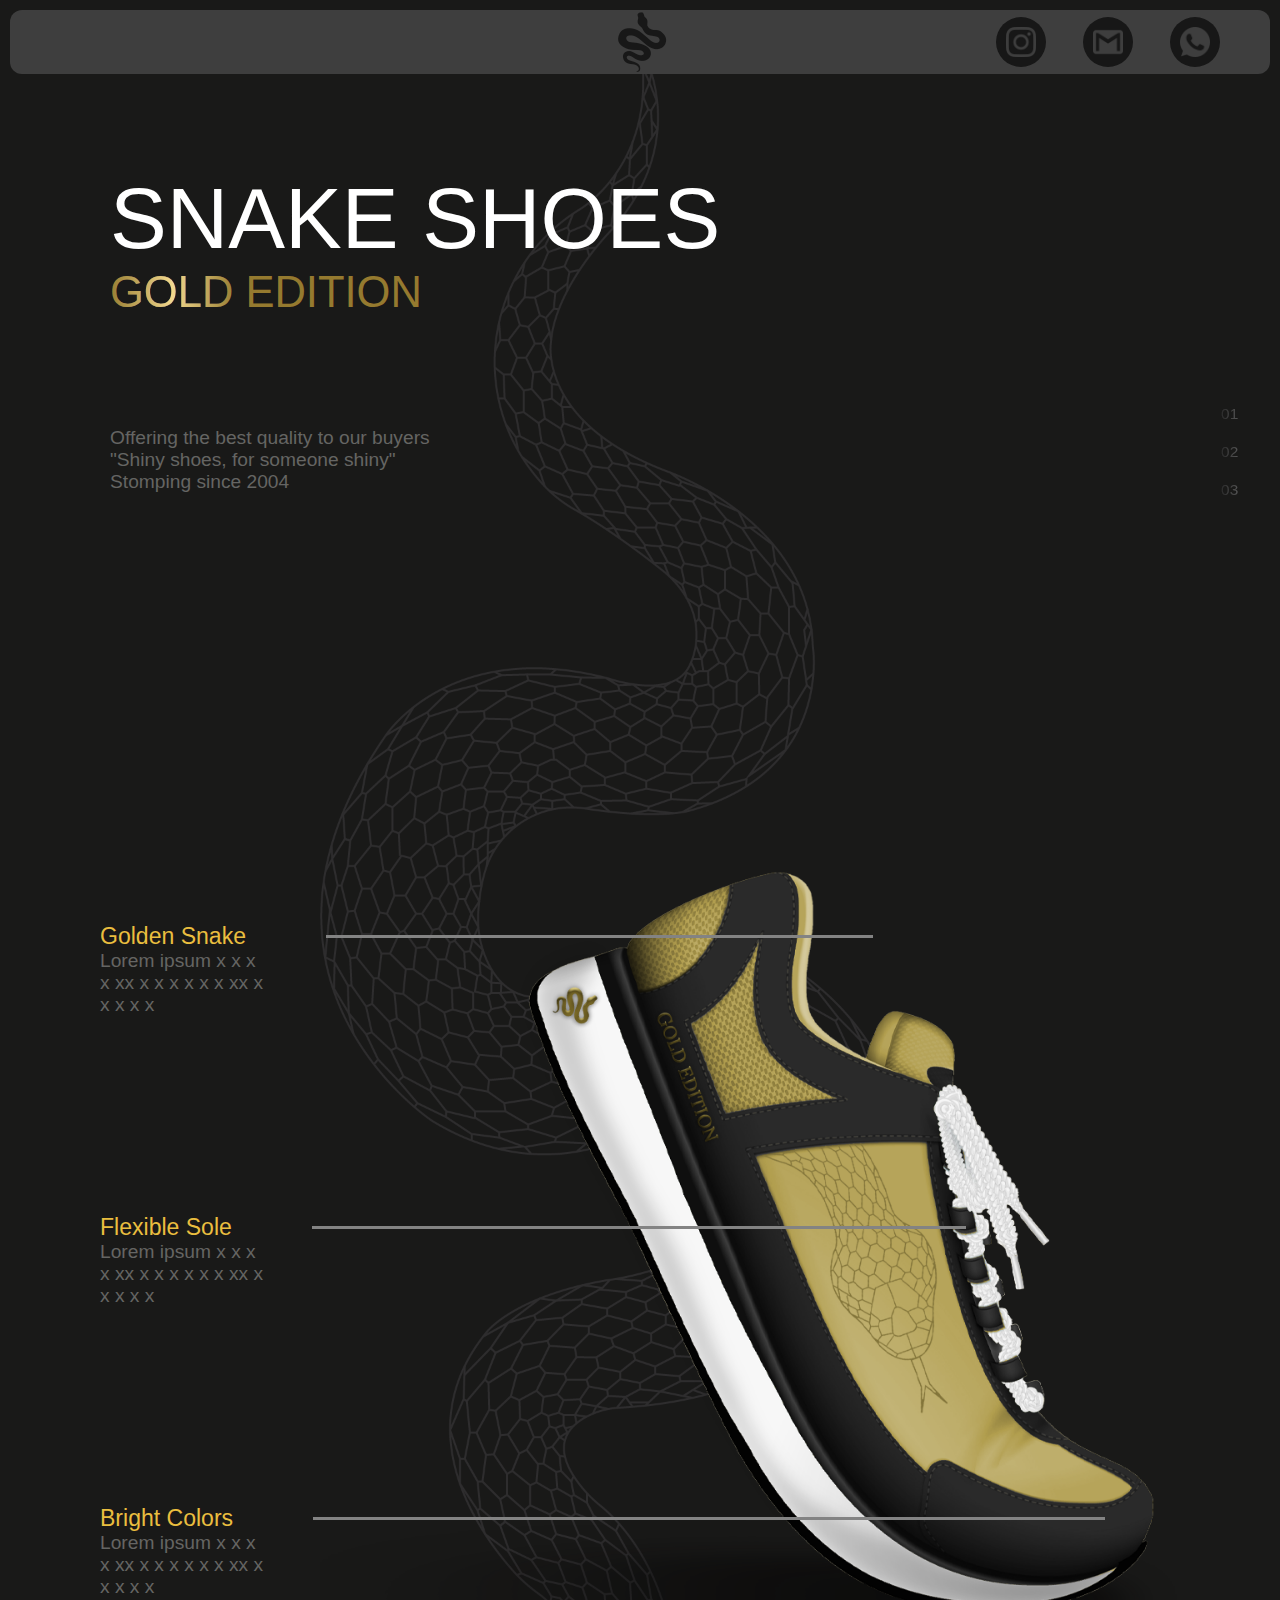
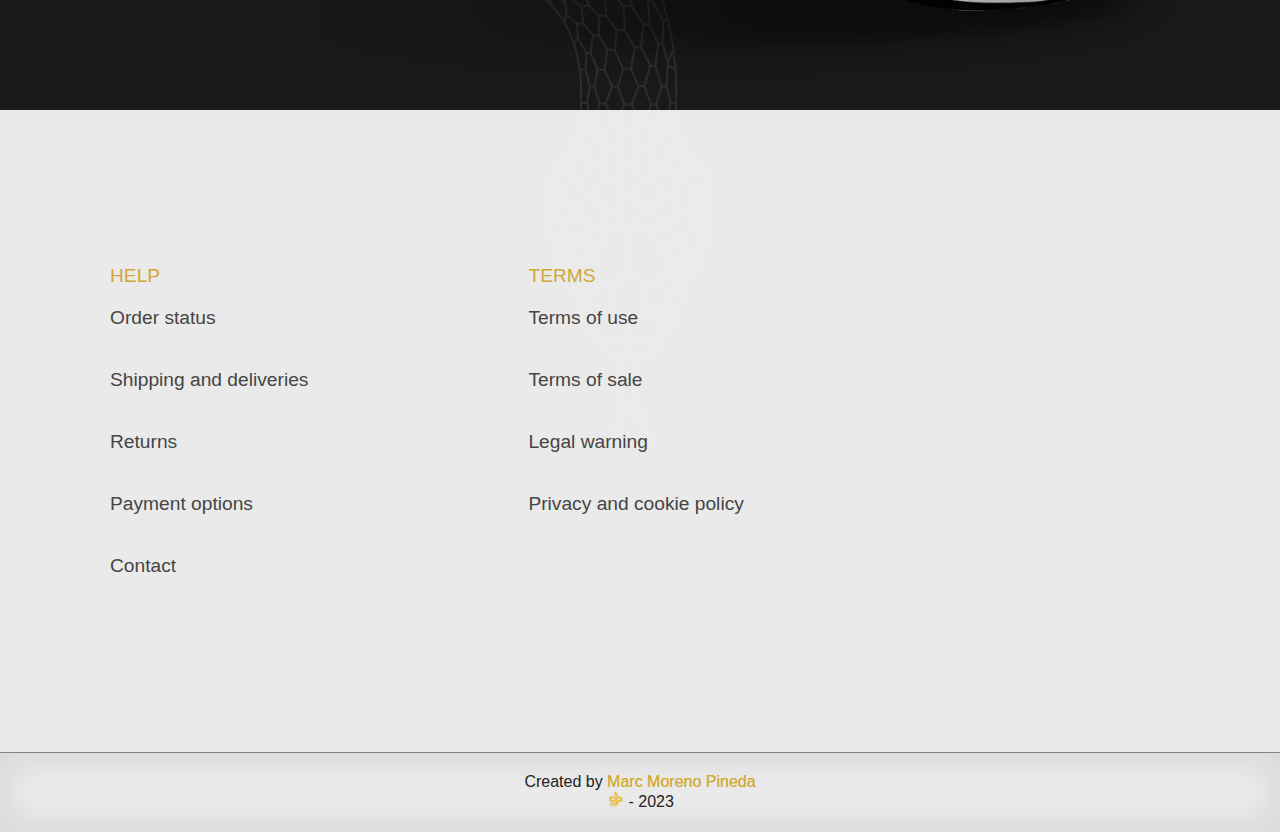
==== index.html @ 8fe86e18 "Update and rename inicio_snake.html to index.html" ====
<!DOCTYPE html>
<html lang="en">
<head>
	<meta charset="UTF-8">
	<meta name="viewport" content="width=device-width, initial-scale=1.0">

	<meta name="author" content="Marc Moreno Pineda">

	<meta name="copyright" content="propiedades del copyright Marc Moreno Pineda">

	<meta name="revised" content="Julio 2023">
	
	<link rel="stylesheet" href="CSS/snake.css">

	<link rel="icon" type="image/png" href="IMG/favicon_3.png">

	<title>Snake Shoes</title>
</head>

<body>

	<div id="uno_pa"></div>

	<header>
		<div id="todo_header">
			<div id="logito">
				<img id="favicon_logo" src="IMG/favicon.png" alt="favicon">
			</div>

			<ul class="redes_header">
				<li class="circulito">
					<a class="link_redes_header" href="#">
						<img class="img_redes" src="IMG/insta.png" alt="redes">
					</a>
				</li>
				<li class="circulito">
					<a class="link_redes_header" href="#">
						<img class="img_redes" src="IMG/gmail.png" alt="redes">
					</a>
				</li>
				<li class="circulito">
					<a class="link_redes_header" href="#">
						<img class="img_redes" src="IMG/whatts.png" alt="redes">
					</a>
				</li>
			</ul>
		</div>
	</header>
<!-- ---------------------------------------------------- -->
<!-- linea 55 -> al poner id con nombre #dos_pa y presionar F5 en el navegador, se redirige sin sentido ahí, en vez de al inicio de la web !-->
<!-- ---------------------------------------------------- -->
	<div class="ContButtons">
		<a href="#uno_pa" class="button_uno">
			<p class="fonts">01</p>
		</a>
		<a href="#dos_pa" class="button_dos">
			<p class="fonts">02</p>
		</a>
		<a href="#tres_pa" class="button_tres">
			<p class="fonts">03</p>
		</a>
	</div>
<!-- ---------------------------------------------------- -->
	<main>
		<section id="ContText">
			<article class="text_uno">
				<p>SNAKE SHOES</p>
			</article>
			<article class="text_dos">
				<p class="gold_effect">GOLD EDITION</p>
			</article>
			<article class="text_tres">
				<p>Offering the best quality to our buyers</p>
				<p>"Shiny shoes, for someone shiny"</p>
				<p>Stomping since 2004</p>
			</article>
		</section>

		<div id="dos_pa"></div>

		<section id="ContInfoTodo">
			<div id="FlexShoes">
				<div class="ContInfo">
					<div class="ContLinea">
						<p class="golden_text">Golden Snake</p>
						<span class="linea_info_uno"></span>
					</div>
					<p class="opac_text">Lorem ipsum x x x
						<br>x xx x x x x x x xx x
						<br>x  x x x
					</p>
				</div>

				<div class="ContInfo">
					<div class="ContLinea">
						<p class="golden_text">Flexible Sole</p>
						<span class="linea_info_dos"></span>
					</div>
					<p class="opac_text">Lorem ipsum x x x
						<br>x xx x x x x x x xx x
						<br>x  x x x
					</p>
				</div>

				<div class="ContInfo">
					<div class="ContLinea">
						<p class="golden_text">Bright Colors</p>
						<span class="linea_info_tres"></span>
					</div>
					<p class="opac_text">Lorem ipsum x x x
						<br>x xx x x x x x x xx x
						<br>x  x x x
					</p>
				</div>
			</div>

<!-- 			<div id="ImgShoes">
				<img src="IMG/snake_shoes_png.png" alt="Snake Shoes">
			</div> -->
		</section>
	</main>

	<div id="tres_pa"></div>

	<footer>
		<section id="help_footer">
			<p class="golden_text_footer">HELP</p>
			<p class="opac_text_footer">Order status</p>
			<p class="opac_text_footer">Shipping and deliveries</p>
			<p class="opac_text_footer">Returns</p>
			<p class="opac_text_footer">Payment options</p>
			<p class="opac_text_footer">Contact</p>
		</section>

		<section id="terms_footer">
			<p class="golden_text_footer">TERMS</p>
			<p class="opac_text_footer">Terms of use</p>
			<p class="opac_text_footer">Terms of sale</p>
			<p class="opac_text_footer">Legal warning</p>
			<p class="opac_text_footer">Privacy and cookie policy</p>
		</section>
	</footer>

	<div id="creado_por">

		<div class="marcmp_flex">
			<div class="info_">Created by&nbsp;</div>
			<div class="neon_">Marc Moreno Pineda</div>
		</div>

		<div class="marcmp_flex">
			<div>
				<img class="logo_neon" src="IMG/favicon_color.png" alt="">
			</div>
			<div class="info_">&nbsp;- 2023</div>
		</div>

	</div>
</body>
</html>
---- CSS/snake.css ----
@font-face{
	font-family: Lora;
	src: url(../fonts/Lora-Regular.ttf);
}

*{
    margin: 0;
    padding: 0;
    box-sizing: border-box;

    text-decoration: none;
    list-style: none;
    font-family: Lora, Montserrat, sans-serif;

    scroll-behavior: smooth;
}
*::selection{
    color: #191918;
    background: #eab637;
}

body::-webkit-scrollbar {
    background: #191918 !important;
    width: 50px;
}

body::-webkit-scrollbar-thumb {
    background-color: #3E3E3E !important;
    border-radius: 20px;
    border: 2.5px solid #191918;
}
body::-webkit-scrollbar-thumb:hover {
    background: #4D4D4D !important;
}
body::-webkit-scrollbar:vertical {
    width: 10px;
}

body{
	overflow-x: hidden;
	width: 100%;
	height: 100vh;
	background-color: #191918;
	background-image: url(../IMG/fondito.png);
    background-size: cover;
    background-repeat: no-repeat;
}

/*/////////////////////////////////////*/
/*               Header                */
/*/////////////////////////////////////*/
header{
    width: 100%;
    position: fixed;
    top: 0;
    z-index: 1;

    display: flex;
    justify-content: center;
    align-items: center;
}
#todo_header{
    width: 100%;
    display: flex;
    align-items: center;
    justify-content: center;
}
#logito{
    margin: 10px;
    width: 99%;
    background: #3E3E3E;
    border-radius: 12px;
    display: flex;
    justify-content: center;
    align-items: center;
}
#favicon_logo{
	width: 5vw;
}
/*················Redes················*/

.redes_header{
    display: flex;
    position: absolute;
    justify-content: flex-end;
    width: 100%;
    align-items: center;
    padding: 0px 41px 0px 0px;
}
.circulito{
    width: 50px;
    height: 50px;
    margin: 1.5%;
    background: #171717;
    border-radius: 50%;
    display: flex;
    justify-content: center;
}
.link_redes_header{
    display: flex;
    align-items: center;

    transition: 250ms;
}
.link_redes_header:hover{
	opacity: 0.7;
}
.img_redes{
    width: 30px;
    height: 30px;
}
/*/////////////////////////////////////*/
/*                Menu                 */
/*/////////////////////////////////////*/
.ContButtons{
    width: 0%;
    height: 0%;

    top: 45%;
    left: 95.4%;

    z-index: 999;
    position: fixed;
}
.fonts{
    width: 30px;
	font-size: 1.2vw;
	font-family: Montserrat, sans-serif;
    margin: 0px 0px 20px 0px;

    transition: 500ms;
	background: -webkit-gradient(linear, 
								left top, 
								right top, from(#222), 
								to(#222), 
								color-stop(0.5, #fff)) 0 0 no-repeat;
    -webkit-background-size: 125px;
    color: #3e3e3e52;
    -webkit-background-clip: text;
}
.fonts:hover{
	animation: goldy_hover .4s ease-in;
}
@keyframes goldy_hover{
	0% {
	    background-position: top right;
	}
	100% {
	    background-position: top left;
	}
}
/*/////////////////////////////////////*/
/*               Texto                 */
/*/////////////////////////////////////*/
#ContText{
    width: 100%;
    height: 90vh;
    padding-left: 110px;
    padding-top: 170px;
    display: flex;
    flex-direction: column;
}
/*········································*/
.text_uno{
    color: #fff;
    font-size: 6.65vw;
    transform: translateX(0px);

    animation: translate 1.6s cubic-bezier(0.13, 0.67, 0.56, 0.93);
}
@keyframes translate {
    0%, 45%{
    	transform: translateX(-1045px);
    }
    100%{
    	transform: translateX(0px);
    }
}
/*········································*/
.text_dos{
	color: #EABE3F;
    font-size: 3.4vw;

    animation: opacity_animate 2.6s ease-in;
}
@keyframes opacity_animate {
    0%, 60%{
    	opacity: 0;
    }	
    100%{
    	opacity: 1;
    }
}
/*···············································*/
/*Efecto destello/brillo metalico/dorado - 2/8/23*/
/*···············································*/
.gold_effect{
	background: -webkit-gradient(linear, 
								left top, 
								right top, from(#222), 
								to(#222), 
								color-stop(0.5, #fff)) 0 0 no-repeat;
    -webkit-background-size: 125px;
    color: #eabe3f99;
    animation: goldy 2.5s infinite ease-in;
    -webkit-background-clip: text;
}
@keyframes goldy{
	0% {
	    background-position: top left;
	    -webkit-background-size: 0px;
	}
	20% {
	    -webkit-background-size: 90px;
	}

	100% {
	    background-position: top right;
	    -webkit-background-size: 125px;
	}
}
/*········································*/
.text_tres{
	color: #656563;
    font-size: 1.5vw;
    padding-top: 110px;
}

/*/////////////////////////////////////*/
/*                Info                 */
/*/////////////////////////////////////*/
#ContInfoTodo{
    width: 100%;
    height: 100vh;
    display: flex;
    justify-content: space-between;
    align-items: center;
    background-image: url(../IMG/snake_shoes_png.png);
	background-repeat: no-repeat;
    background-position: right;
     background-size: contain;
}
#FlexShoes{
    display: flex;
    height: 75%;
    margin-left: 100px;
    flex-direction: column;
    justify-content: space-between;
}
.ContLinea{
    display: flex;
    align-items: center;
}
.golden_text{
	color: #EABE3F;
    font-size: 1.8vw;
    margin-right: 80px;
}
.linea_info_uno{
	width: 547px;
    background: #838383;
    height: 3px;
}
.linea_info_dos{
	width: 654px;
    background: #838383;
    height: 3px;
}
.linea_info_tres{
	width: 792px;
    background: #838383;
    height: 3px;
}
.opac_text{
    color: #656563;
    font-size: 1.5vw;
}

/*/////////////////////////////////////*/
/*               Footer                */
/*/////////////////////////////////////*/
footer{
    width: 100%;
    display: flex;
    background: #ffffffe8;
}
#help_footer{
	padding: 155px 110px 155px 110px;
}
#terms_footer{
	padding: 155px 110px 155px 110px;
}
.golden_text_footer{
	color: #d0a836;
    font-size: 1.5vw;
    font-weight: 500;
}
.opac_text_footer{
    color: #454545;
    font-size: 1.5vw;
    padding: 20px 0px 20px 0px;
}

/*················Created················*/

#creado_por{
    width: 100%;
    height: 80px;
    display: grid;
    align-content: center;

    background: #ffffffe8;
    border-top: 1px solid #838383;
    box-shadow: inset 0px 0px 30px 10px #00000012;
}
.marcmp_flex{
    display: flex;
    justify-content: center;
    align-items: center;
}
.info_{
    color: #222222;
}
.neon_{
	color: #d0a836;
    text-shadow: 0px 0px 0.1px #EABE3F;
}
.logo_neon{
    width: 18px;
    filter: drop-shadow(1px 0px 1px #dadada);
}
/*/////////////////////////////////////*/
/*               MEDIA                 */
/*/////////////////////////////////////*/
@media only screen and (max-width: 1023px){
	.circulito{
		width: 42px;
    	height: 42px;
	}
	.img_redes{
		width: 25px;
    	height: 25px;
	}
/*········································*/
	.ContButtons{
		display: none;
	}
/*········································*/
	#ContText {
	    height: 50vh;
	    padding-left: 100px;
	    padding-top: 68px;
	}
	.text_tres {
	    padding-top: 60px;
	}
/*········································*/
	#ContInfoTodo {
	    width: 100%;
	    height: 63vh;
    	padding-top: 20px;
	    background-size: 534px;
	}
	.linea_info_uno {
	    width: 195px;
	}
	.linea_info_dos {
	    width: 259px;
	}
	.linea_info_tres {
	    width: 310px;
	}
/*········································*/
	footer {
	    height: 60vh;
	    justify-content: center;
	}
	#help_footer,
	#terms_footer {
	    padding: 74px 110px 0px 110px;
	}
	#creado_por {
	    height: 63px;
	}
}
@media only screen and (max-width: 768px){
	.circulito{
		width: 30px;
    	height: 30px;
	}
	.img_redes{
		width: 15px;
    	height: 15px;
	}
/*········································*/
	.ContButtons{
		display: none;
	}
/*········································*/
	#ContText {
	    height: 30vh;
	    padding-left: 100px;
	    padding-top: 68px;
	}
	.text_tres {
	    padding-top: 60px;
	}
/*········································*/
	#ContInfoTodo {
	    width: 100%;
	    height: 50vh;
    	padding-top: 20px;
	    background-size: 428px;
	}
	.linea_info_uno {
	    width: 96px;
	}
	.linea_info_dos {
	    width: 152px;
	}
	.linea_info_tres {
	    width: 218px;
	}
/*········································*/
	footer {
	    height: 45vh;
	    justify-content: center;
	}
	#help_footer,
	#terms_footer {
	    padding: 74px 110px 0px 110px;
	}
	#creado_por {
	    height: 68px;
	}
	.golden_text_footer{
		color: #d0a836;
	    font-size: 1.8vw;
	    font-weight: 500;
	}
	.opac_text_footer{
	    color: #454545;
	    font-size: 1.8vw;
	    padding: 20px 0px 20px 0px;
	}
}


@media only screen and (max-width: 640px){
	header{
	    position: sticky;
	    top: 0;
	}
/*········································*/
	.circulito{
		width: 23px;
    	height: 23px;
	}
	.img_redes{
		width: 13px;
    	height: 13px;
	}
/*········································*/
	.ContButtons{
		display: none;
	}
/*········································*/
	#ContText {
	    height: 68vh;
	    padding-left: 33px;
	    padding-top: 36px;
	}
	.text_tres {
	    padding-top: 36px;
	}
/*········································*/
	#ContInfoTodo {
		width: 95%;
	    height: 80vh;
	    background-size: 325px;
	}
	#FlexShoes {
	    height: 80%;
	    margin-left: 33px;
	}
	.linea_info_uno {
	    width: 69	px;
	    height: 0.7px;
	}
	.linea_info_dos {
	    width: 117px;
	    height: 0.7px;
	}
	.linea_info_tres {
	    width: 168px;
	    height: 0.7px;
	}
/*········································*/
	footer {
	    justify-content: space-evenly;
	}
	#help_footer,
	#terms_footer {
	    padding: 26px 0px 0px 0px;
	}
	.golden_text_footer,
	.opac_text_footer {
	    padding: 5px 0px 10px 0px;
	    font-size: 1.7vw;
	}
	#creado_por {
		font-size: 10px;
	    height: 46px;
	    box-shadow: inset 0px 0px 19px 2px #00000012;
	}
	.logo_neon {
	    width: 11px;
	}
}

@media only screen and (max-width: 360px){
	header{
	    position: sticky;
	    top: 0;
	}
/*········································*/
	.circulito{
		width: 15px;
    	height: 15px;
	}
	.img_redes{
		width: 10px;
    	height: 10px;
	}
/*········································*/
	.ContButtons{
		display: none;
	}
/*········································*/
	#ContText {
	    height: 20vh;
	    padding-left: 33px;
	    padding-top: 28px;
	}
	.text_tres {
	    padding-top: 25px;
	}
/*········································*/
	#ContInfoTodo {
	    width: 100%;
	    height: 50vh;
    	padding-top: 20px;
	    background-size: 292px;
	}
	#FlexShoes {
	    height: 55%;
	    margin-left: 33px;
	}
	.linea_info_uno {
	   display: none;
	}
	.linea_info_dos {
	    display: none;
	}
	.linea_info_tres {
	    display: none;
	}
/*········································*/
	footer {
	    height: 38vh;
	    justify-content: space-evenly;
	}
	#help_footer,
	#terms_footer {
	    padding: 26px 0px 0px 0px;
	}
	.golden_text_footer,
	.opac_text_footer {
	    padding: 5px 0px 10px 0px;
	    font-size: 2.1vw;
	}
	#creado_por {
		font-size: 10px;
	    height: 46px;
	    box-shadow: inset 0px 0px 19px 2px #00000012;
	}
	.logo_neon {
	    width: 11px;
	}
}
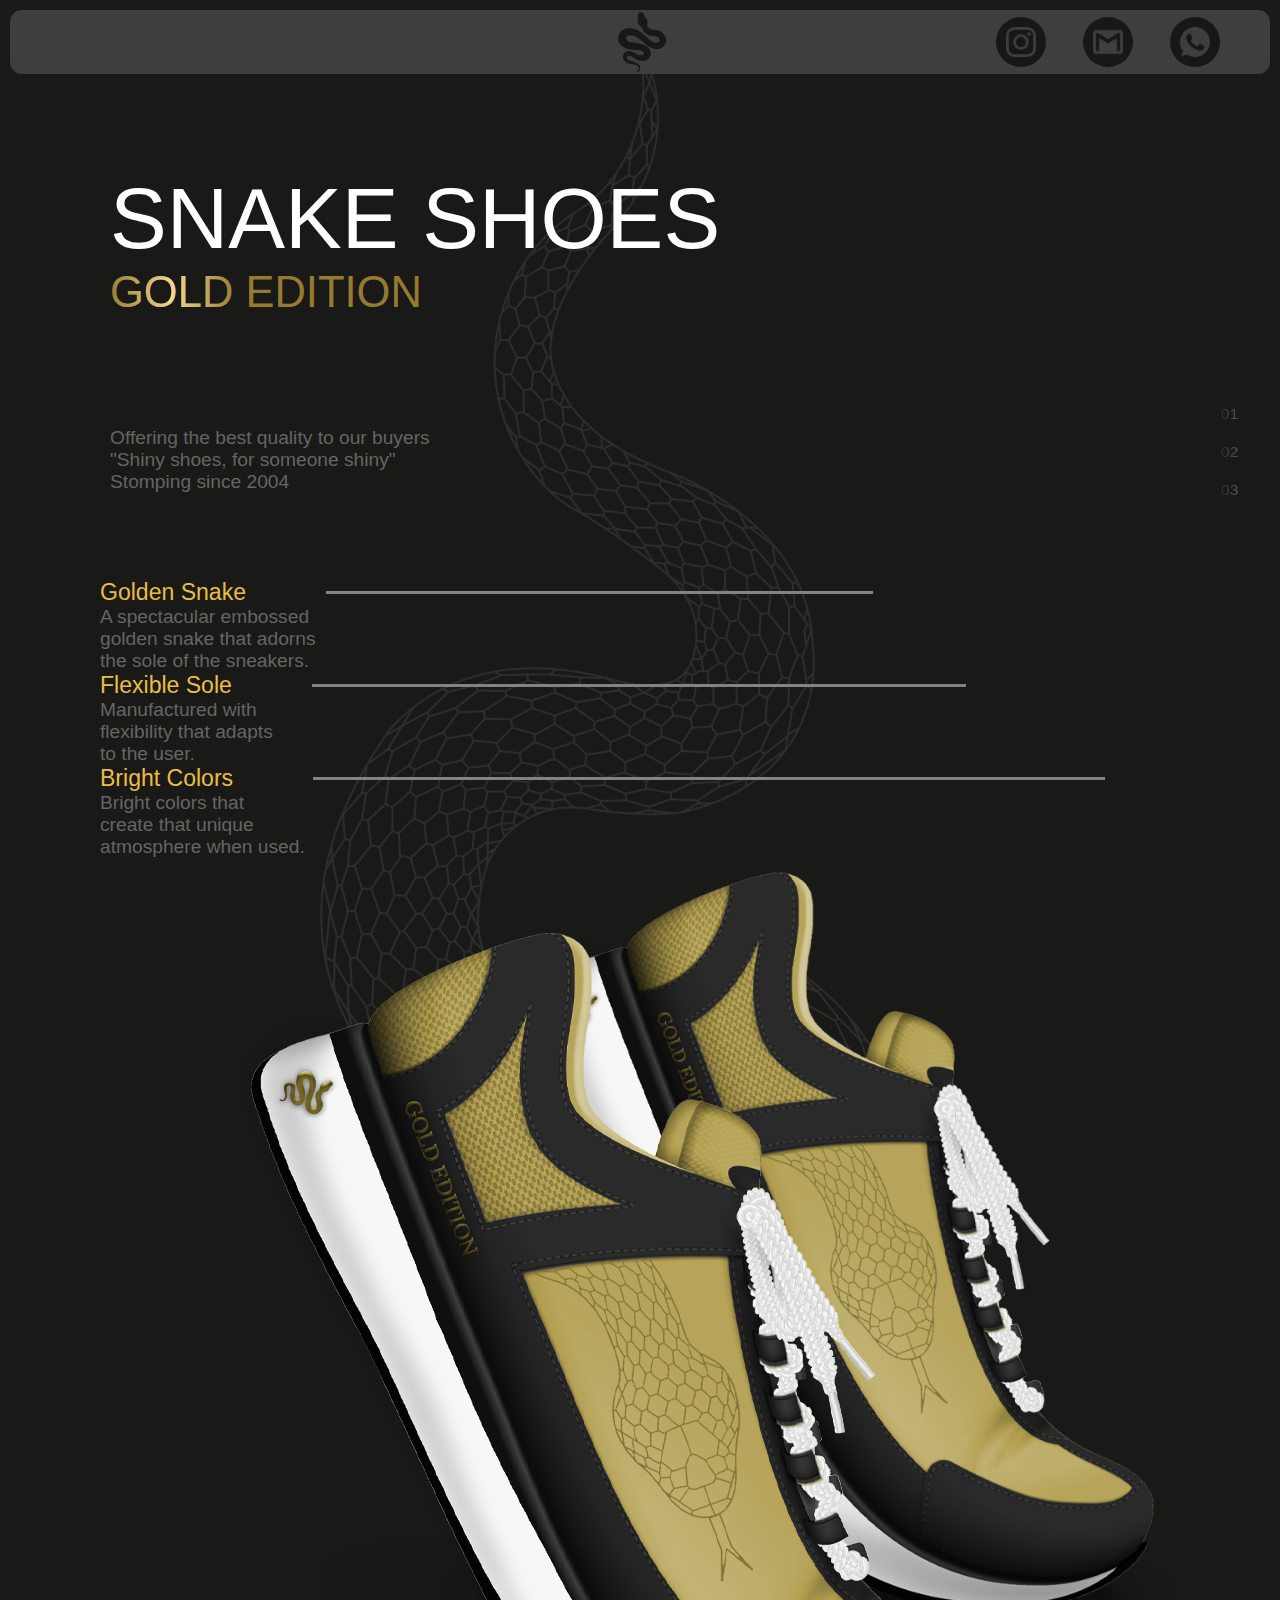
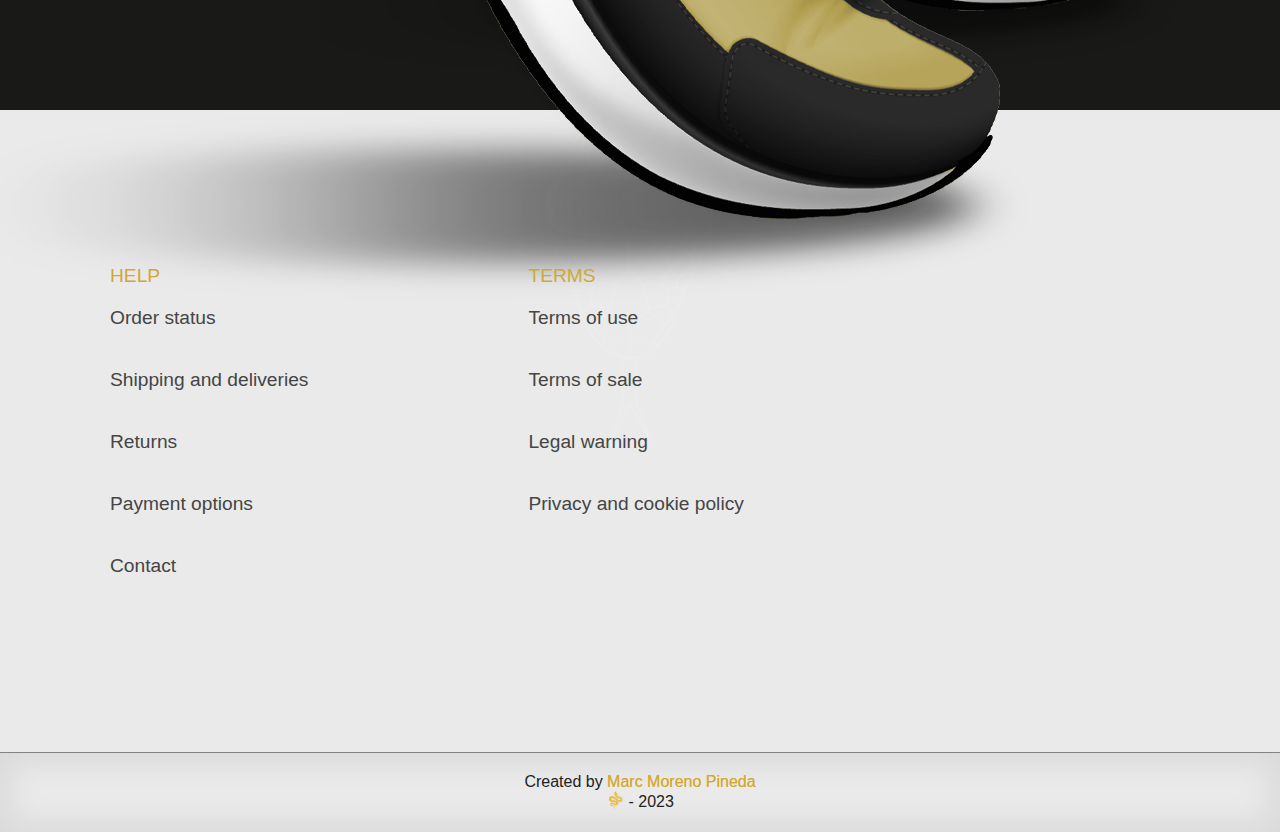
==== commit 724b83fc: "Update index.html" ====
--- a/index.html
+++ b/index.html
@@ -78,45 +78,50 @@
 
 		<div id="dos_pa"></div>
 
+<!-- ------------------ -->
+
 		<section id="ContInfoTodo">
-			<div id="FlexShoes">
-				<div class="ContInfo">
-					<div class="ContLinea">
-						<p class="golden_text">Golden Snake</p>
-						<span class="linea_info_uno"></span>
+
+			<div id="contPNG">
+
+				<div id="FlexShoes">
+					<div class="ContInfo top">
+						<div class="ContLinea">
+							<p class="golden_text">Golden Snake</p>
+							<span class="linea_info_uno"></span>
+						</div>
+						<p class="opac_text">A spectacular embossed
+						<br> golden snake that adorns 
+						<br> the sole of the sneakers.
+						</p>
 					</div>
-					<p class="opac_text">Lorem ipsum x x x
-						<br>x xx x x x x x x xx x
-						<br>x  x x x
-					</p>
+
+					<div class="ContInfo center">
+						<div class="ContLinea">
+							<p class="golden_text">Flexible Sole</p>
+							<span class="linea_info_dos"></span>
+						</div>
+						<p class="opac_text">Manufactured with 
+						<br>flexibility that adapts 
+						<br>to the user.
+						</p>
+					</div>
+
+					<div class="ContInfo down">
+						<div class="ContLinea">
+							<p class="golden_text">Bright Colors</p>
+							<span class="linea_info_tres"></span>
+						</div>
+						<p class="opac_text">Bright colors that
+						<br> create that unique 
+						<br>atmosphere when used.
+						</p>
+					</div>
 				</div>
 
-				<div class="ContInfo">
-					<div class="ContLinea">
-						<p class="golden_text">Flexible Sole</p>
-						<span class="linea_info_dos"></span>
-					</div>
-					<p class="opac_text">Lorem ipsum x x x
-						<br>x xx x x x x x x xx x
-						<br>x  x x x
-					</p>
-				</div>
+				<img class="snakePNG" src="IMG/snake_shoes_png.png" alt="snake">
 
-				<div class="ContInfo">
-					<div class="ContLinea">
-						<p class="golden_text">Bright Colors</p>
-						<span class="linea_info_tres"></span>
-					</div>
-					<p class="opac_text">Lorem ipsum x x x
-						<br>x xx x x x x x x xx x
-						<br>x  x x x
-					</p>
-				</div>
 			</div>
-
-<!-- 			<div id="ImgShoes">
-				<img src="IMG/snake_shoes_png.png" alt="Snake Shoes">
-			</div> -->
 		</section>
 	</main>
 
